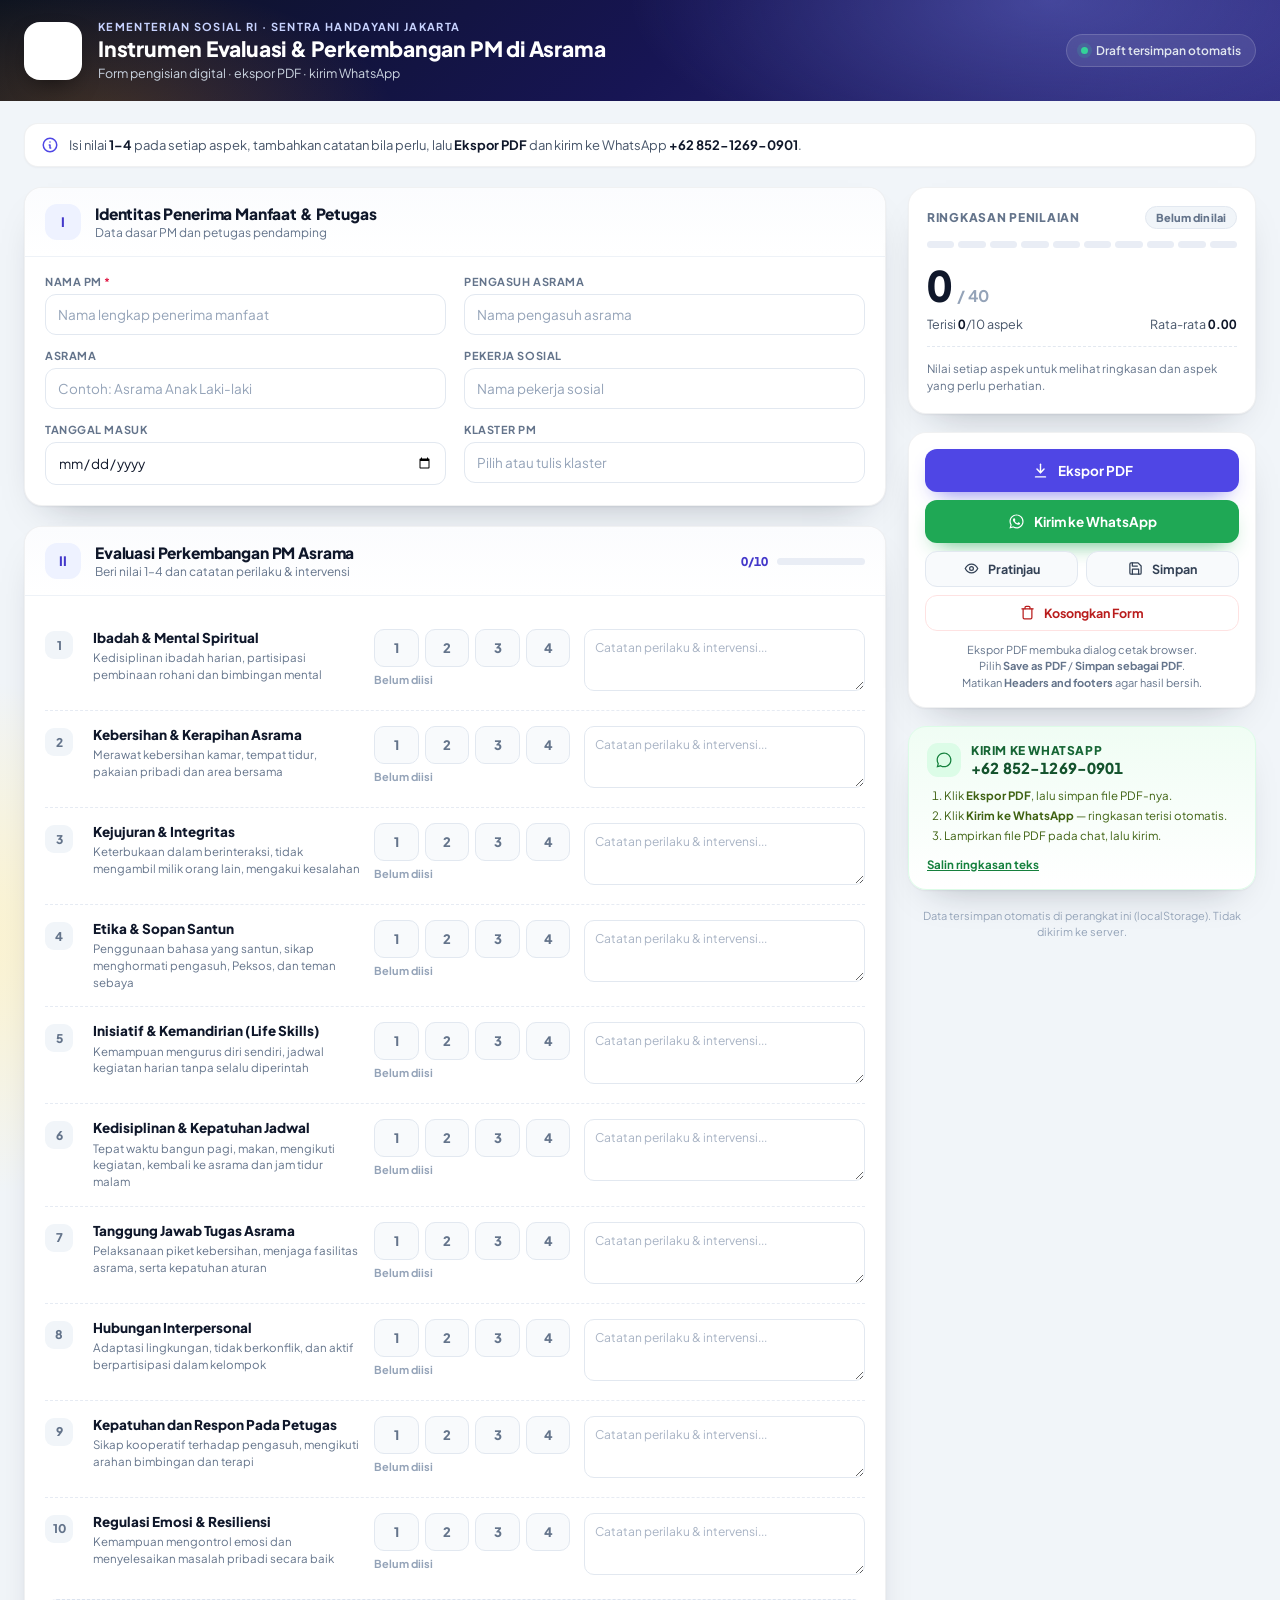
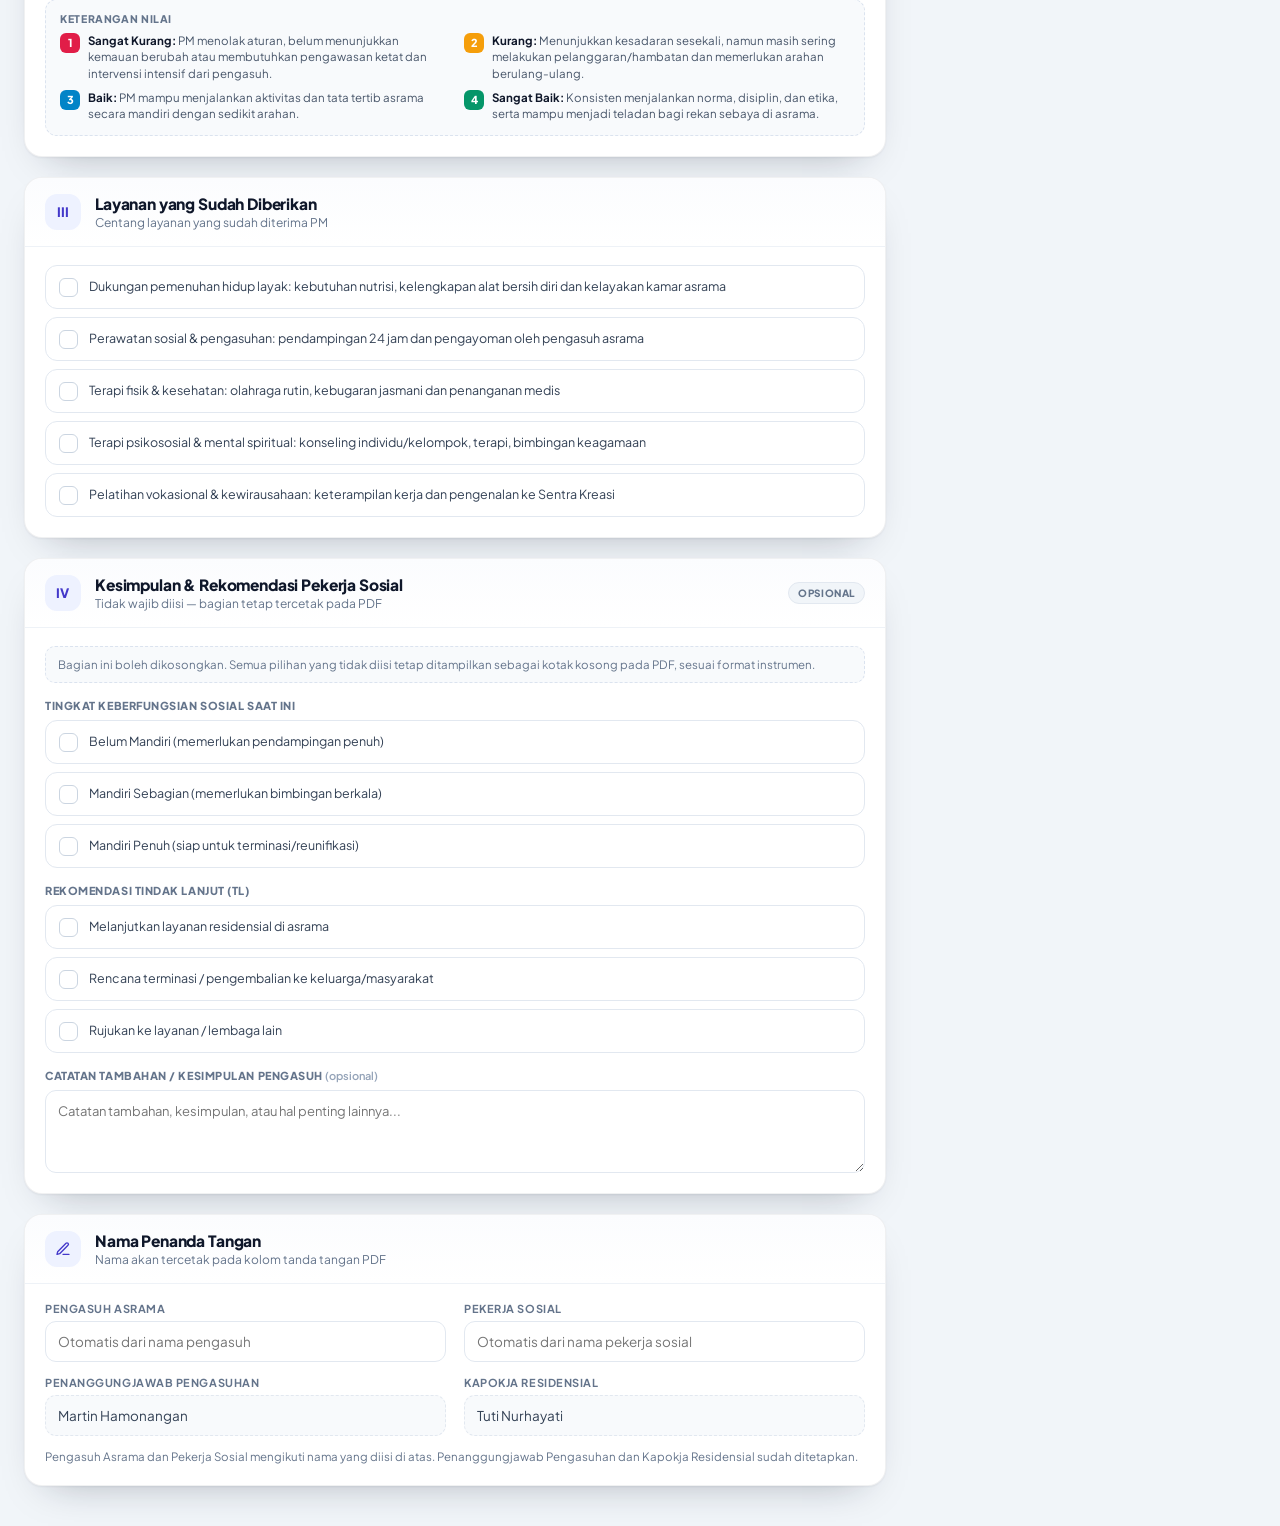
==== index.html @ d0877a6a "Add files via upload" ====
<!DOCTYPE html>
<html lang="id">
<head>
    <meta charset="UTF-8">
    <meta name="viewport" content="width=device-width, initial-scale=1.0">
    <meta http-equiv="refresh" content="0; url=form-instrumen.html">
    <title>Instrumen Perkembangan PM di Asrama</title>
    <link rel="icon" href="logo-kemensos.png">
    <style>
        body{margin:0;min-height:100vh;display:flex;align-items:center;justify-content:center;background:#f1f5f9;font-family:"Plus Jakarta Sans",system-ui,-apple-system,"Segoe UI",sans-serif;color:#0f172a}
        .box{text-align:center;padding:32px}
        .box img{height:56px;margin-bottom:16px}
        .box h1{font-size:18px;margin:0 0 8px}
        .box p{font-size:13px;color:#64748b;margin:0 0 16px}
        .box a{display:inline-block;padding:10px 20px;border-radius:10px;background:#4f46e5;color:#fff;text-decoration:none;font-weight:700;font-size:13px}
    </style>
</head>
<body>
    <div class="box">
        <img src="logo-kemensos.png" alt="Logo Kementerian Sosial">
        <h1>Instrumen Perkembangan PM di Asrama</h1>
        <p>Mengalihkan ke halaman formulir&hellip;</p>
        <a href="form-instrumen.html">Buka Formulir</a>
    </div>
    <script>window.location.replace('form-instrumen.html');</script>
</body>
</html>
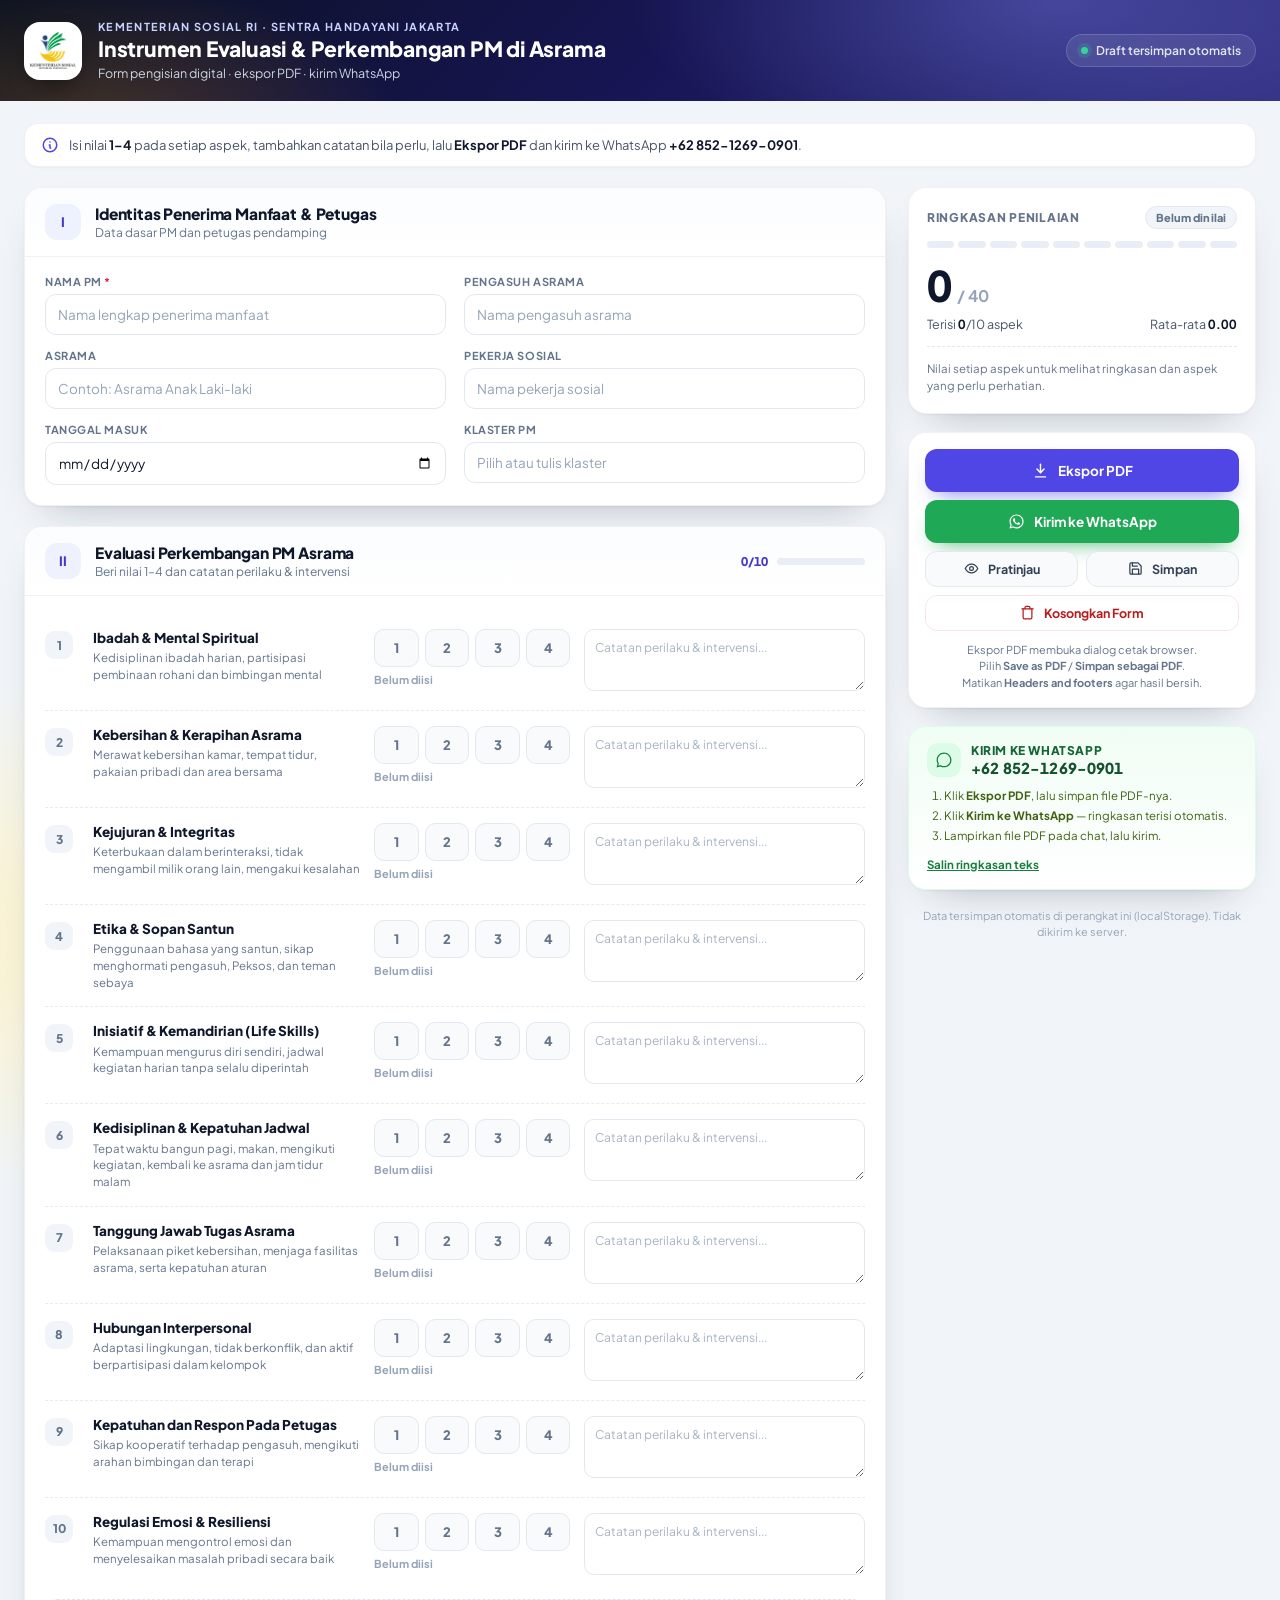
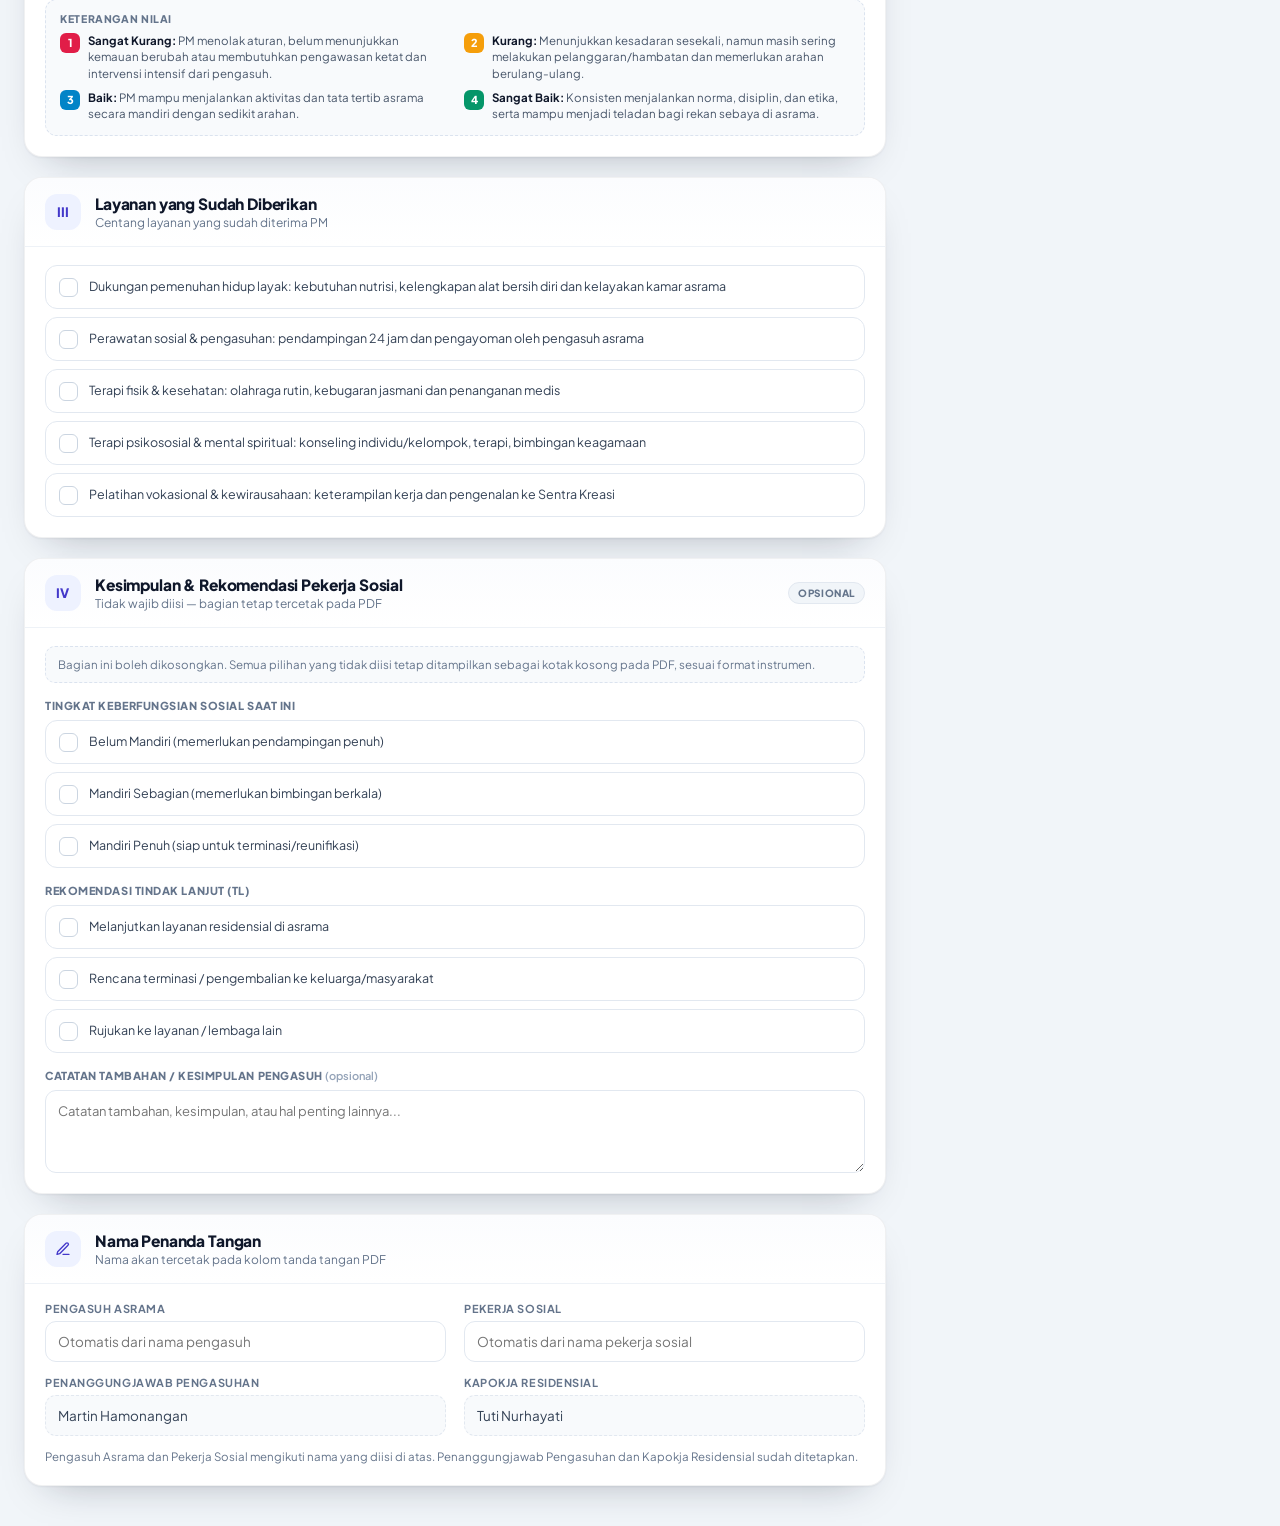
==== commit 6cfb3ff8: "Add files via upload" ====
--- a/index.html
+++ b/index.html
@@ -5,19 +5,18 @@
     <meta name="viewport" content="width=device-width, initial-scale=1.0">
     <meta http-equiv="refresh" content="0; url=form-instrumen.html">
     <title>Instrumen Perkembangan PM di Asrama</title>
-    <link rel="icon" href="logo-kemensos.png">
     <style>
-        body{margin:0;min-height:100vh;display:flex;align-items:center;justify-content:center;background:#f1f5f9;font-family:"Plus Jakarta Sans",system-ui,-apple-system,"Segoe UI",sans-serif;color:#0f172a}
-        .box{text-align:center;padding:32px}
-        .box img{height:56px;margin-bottom:16px}
-        .box h1{font-size:18px;margin:0 0 8px}
-        .box p{font-size:13px;color:#64748b;margin:0 0 16px}
-        .box a{display:inline-block;padding:10px 20px;border-radius:10px;background:#4f46e5;color:#fff;text-decoration:none;font-weight:700;font-size:13px}
+        body{margin:0;min-height:100vh;display:flex;align-items:center;justify-content:center;background:#0f172a;font-family:system-ui,-apple-system,"Segoe UI",sans-serif;color:#0f172a}
+        .box{text-align:center;padding:36px 32px;background:#fff;border-radius:18px;box-shadow:0 24px 60px -24px rgba(0,0,0,.6);max-width:340px}
+        .badge{width:56px;height:56px;margin:0 auto 16px;border-radius:16px;background:#eef2ff;color:#4338ca;font-weight:800;font-size:15px;display:flex;align-items:center;justify-content:center;letter-spacing:.02em}
+        .box h1{font-size:17px;margin:0 0 6px;line-height:1.3}
+        .box p{font-size:12.5px;color:#64748b;margin:0 0 18px}
+        .box a{display:inline-block;padding:10px 22px;border-radius:10px;background:#4f46e5;color:#fff;text-decoration:none;font-weight:700;font-size:13px}
     </style>
 </head>
 <body>
     <div class="box">
-        <img src="logo-kemensos.png" alt="Logo Kementerian Sosial">
+        <div class="badge" aria-hidden="true">KS</div>
         <h1>Instrumen Perkembangan PM di Asrama</h1>
         <p>Mengalihkan ke halaman formulir&hellip;</p>
         <a href="form-instrumen.html">Buka Formulir</a>
